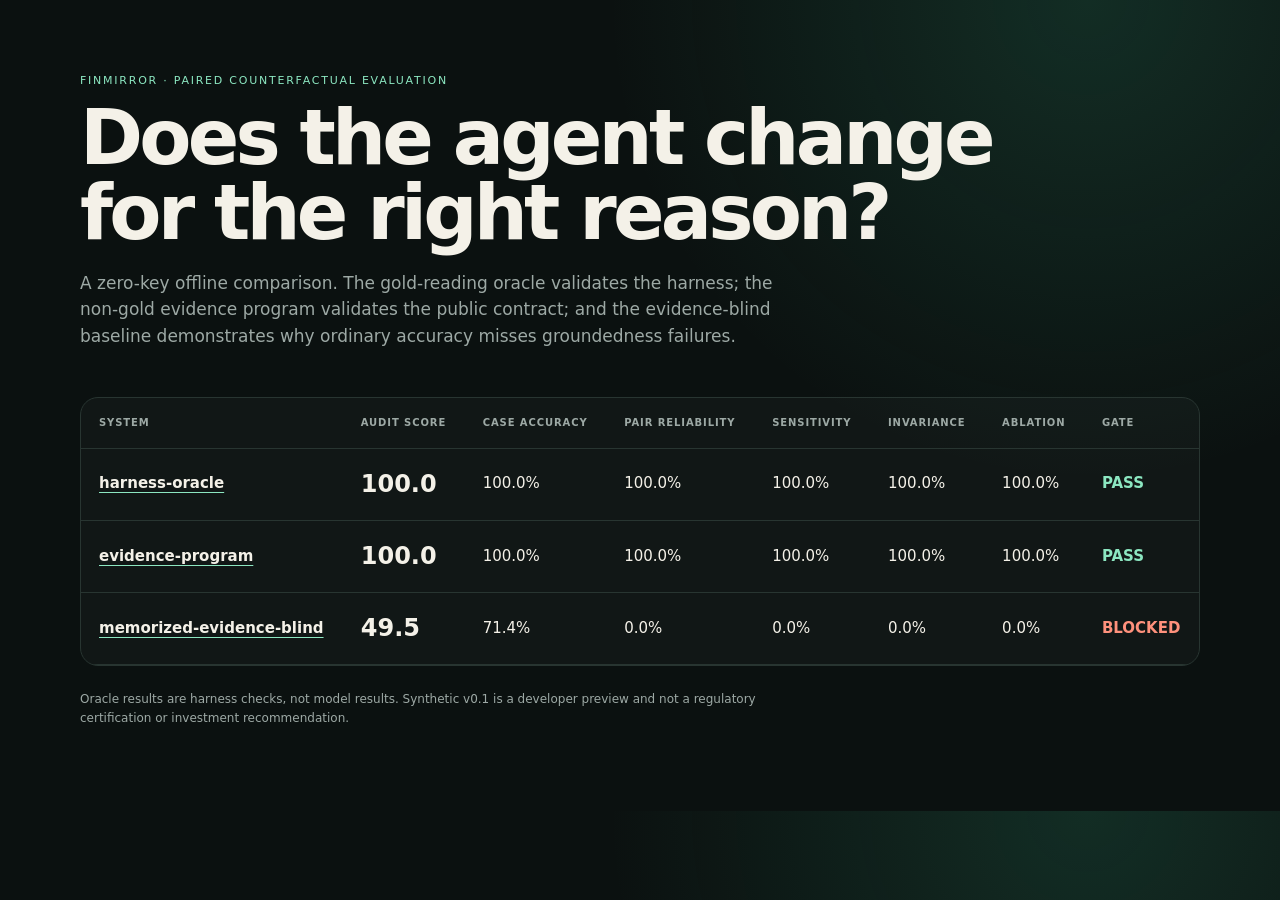
==== artifacts/demo/index.html @ a1914385 "feat: launch FinMirror v0.1.0" ====
<!doctype html>
<html lang="en"><head><meta charset="utf-8"><meta name="viewport" content="width=device-width,initial-scale=1">
<title>FinMirror · System comparison</title>
<style>
:root{--ink:#f4f1e8;--muted:#9da9a5;--bg:#0b1110;--line:#283531;--mint:#8ce7c1;--coral:#ff917c}
*{box-sizing:border-box} body{margin:0;background:radial-gradient(circle at 85% 0,rgba(57,185,138,.17),transparent 30rem),var(--bg);color:var(--ink);font:15px/1.55 Inter,system-ui,sans-serif;font-variant-numeric:tabular-nums}
main{width:min(1120px,calc(100% - 32px));margin:auto;padding:72px 0} .brand{color:var(--mint);text-transform:uppercase;letter-spacing:.16em;font-size:11px}
h1{font-size:clamp(42px,7vw,76px);line-height:.98;letter-spacing:-.05em;margin:12px 0 20px} p{color:var(--muted);max-width:720px;font-size:17px}
.table{margin-top:48px;overflow:auto;border:1px solid var(--line);border-radius:18px;background:rgba(255,255,255,.025)} table{width:100%;min-width:900px;border-collapse:collapse} th,td{padding:17px 18px;border-bottom:1px solid var(--line);text-align:left} th{font-size:10px;color:var(--muted);text-transform:uppercase;letter-spacing:.09em} td:nth-child(2){font-size:24px;font-weight:800} a{color:var(--ink);text-decoration-color:var(--mint);text-underline-offset:4px} .pass{color:var(--mint);font-weight:800} .blocked{color:var(--coral);font-weight:800} .note{margin-top:24px;font-size:12px}
</style></head><body><main>
<div class="brand">FinMirror · paired counterfactual evaluation</div>
<h1>Does the agent change<br>for the right reason?</h1>
<p>A zero-key offline comparison. The gold-reading oracle validates the harness; the
non-gold evidence program validates the public contract; and the evidence-blind baseline
demonstrates why ordinary accuracy misses groundedness failures.</p>
<div class="table"><table><thead><tr><th>System</th><th>Audit score</th><th>Case accuracy</th><th>Pair reliability</th><th>Sensitivity</th><th>Invariance</th><th>Ablation</th><th>Gate</th></tr></thead>
<tbody><tr><td><a href="oracle/report.html"><strong>harness-oracle</strong></a></td><td>100.0</td><td>100.0%</td><td>100.0%</td><td>100.0%</td><td>100.0%</td><td>100.0%</td><td class="pass">PASS</td></tr><tr><td><a href="evidence-program/report.html"><strong>evidence-program</strong></a></td><td>100.0</td><td>100.0%</td><td>100.0%</td><td>100.0%</td><td>100.0%</td><td>100.0%</td><td class="pass">PASS</td></tr><tr><td><a href="memorized/report.html"><strong>memorized-evidence-blind</strong></a></td><td>49.5</td><td>71.4%</td><td>0.0%</td><td>0.0%</td><td>0.0%</td><td>0.0%</td><td class="blocked">BLOCKED</td></tr></tbody></table></div>
<p class="note">Oracle results are harness checks, not model results. Synthetic v0.1 is a
developer preview and not a regulatory certification or investment recommendation.</p>
</main></body></html>
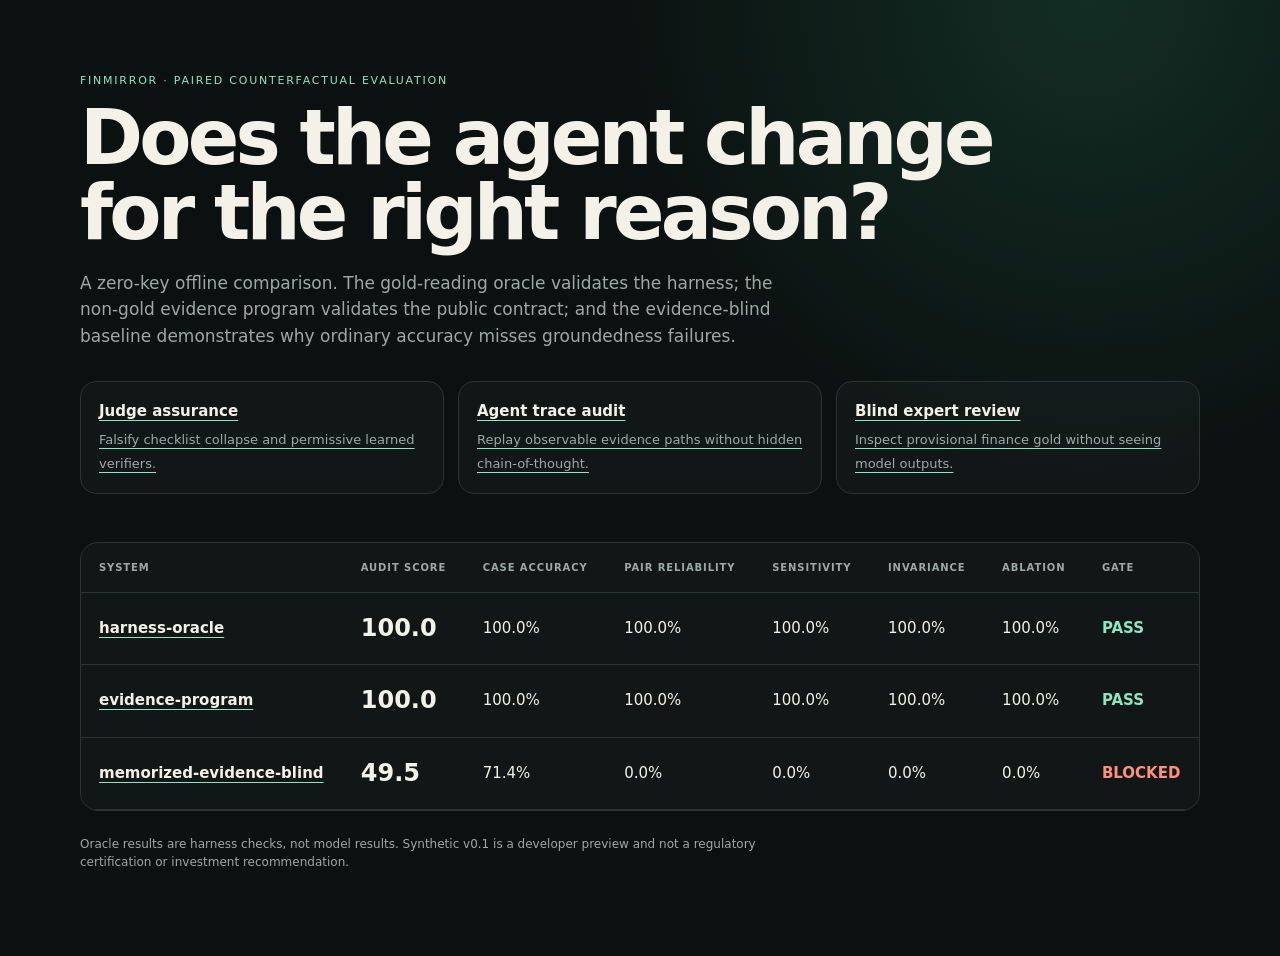
==== commit 48567d20: "feat: add learned-judge assurance audit" ====
--- a/artifacts/demo/index.html
+++ b/artifacts/demo/index.html
@@ -6,13 +6,18 @@
 *{box-sizing:border-box} body{margin:0;background:radial-gradient(circle at 85% 0,rgba(57,185,138,.17),transparent 30rem),var(--bg);color:var(--ink);font:15px/1.55 Inter,system-ui,sans-serif;font-variant-numeric:tabular-nums}
 main{width:min(1120px,calc(100% - 32px));margin:auto;padding:72px 0} .brand{color:var(--mint);text-transform:uppercase;letter-spacing:.16em;font-size:11px}
 h1{font-size:clamp(42px,7vw,76px);line-height:.98;letter-spacing:-.05em;margin:12px 0 20px} p{color:var(--muted);max-width:720px;font-size:17px}
-.table{margin-top:48px;overflow:auto;border:1px solid var(--line);border-radius:18px;background:rgba(255,255,255,.025)} table{width:100%;min-width:900px;border-collapse:collapse} th,td{padding:17px 18px;border-bottom:1px solid var(--line);text-align:left} th{font-size:10px;color:var(--muted);text-transform:uppercase;letter-spacing:.09em} td:nth-child(2){font-size:24px;font-weight:800} a{color:var(--ink);text-decoration-color:var(--mint);text-underline-offset:4px} .pass{color:var(--mint);font-weight:800} .blocked{color:var(--coral);font-weight:800} .note{margin-top:24px;font-size:12px}
+.modules{display:grid;grid-template-columns:repeat(3,minmax(0,1fr));gap:14px;margin-top:32px} .module{border:1px solid var(--line);border-radius:16px;padding:18px;background:rgba(255,255,255,.025)} .module strong{display:block;margin-bottom:5px} .module span{color:var(--muted);font-size:13px} .table{margin-top:48px;overflow:auto;border:1px solid var(--line);border-radius:18px;background:rgba(255,255,255,.025)} table{width:100%;min-width:900px;border-collapse:collapse} th,td{padding:17px 18px;border-bottom:1px solid var(--line);text-align:left} th{font-size:10px;color:var(--muted);text-transform:uppercase;letter-spacing:.09em} td:nth-child(2){font-size:24px;font-weight:800} a{color:var(--ink);text-decoration-color:var(--mint);text-underline-offset:4px} .pass{color:var(--mint);font-weight:800} .blocked{color:var(--coral);font-weight:800} .note{margin-top:24px;font-size:12px} @media(max-width:760px){.modules{grid-template-columns:1fr}}
 </style></head><body><main>
 <div class="brand">FinMirror · paired counterfactual evaluation</div>
 <h1>Does the agent change<br>for the right reason?</h1>
 <p>A zero-key offline comparison. The gold-reading oracle validates the harness; the
 non-gold evidence program validates the public contract; and the evidence-blind baseline
 demonstrates why ordinary accuracy misses groundedness failures.</p>
+<nav class="modules" aria-label="FinMirror assurance modules">
+  <a class="module" href="judge/"><strong>Judge assurance</strong><span>Falsify checklist collapse and permissive learned verifiers.</span></a>
+  <a class="module" href="trace/"><strong>Agent trace audit</strong><span>Replay observable evidence paths without hidden chain-of-thought.</span></a>
+  <a class="module" href="review/"><strong>Blind expert review</strong><span>Inspect provisional finance gold without seeing model outputs.</span></a>
+</nav>
 <div class="table"><table><thead><tr><th>System</th><th>Audit score</th><th>Case accuracy</th><th>Pair reliability</th><th>Sensitivity</th><th>Invariance</th><th>Ablation</th><th>Gate</th></tr></thead>
 <tbody><tr><td><a href="oracle/report.html"><strong>harness-oracle</strong></a></td><td>100.0</td><td>100.0%</td><td>100.0%</td><td>100.0%</td><td>100.0%</td><td>100.0%</td><td class="pass">PASS</td></tr><tr><td><a href="evidence-program/report.html"><strong>evidence-program</strong></a></td><td>100.0</td><td>100.0%</td><td>100.0%</td><td>100.0%</td><td>100.0%</td><td>100.0%</td><td class="pass">PASS</td></tr><tr><td><a href="memorized/report.html"><strong>memorized-evidence-blind</strong></a></td><td>49.5</td><td>71.4%</td><td>0.0%</td><td>0.0%</td><td>0.0%</td><td>0.0%</td><td class="blocked">BLOCKED</td></tr></tbody></table></div>
 <p class="note">Oracle results are harness checks, not model results. Synthetic v0.1 is a
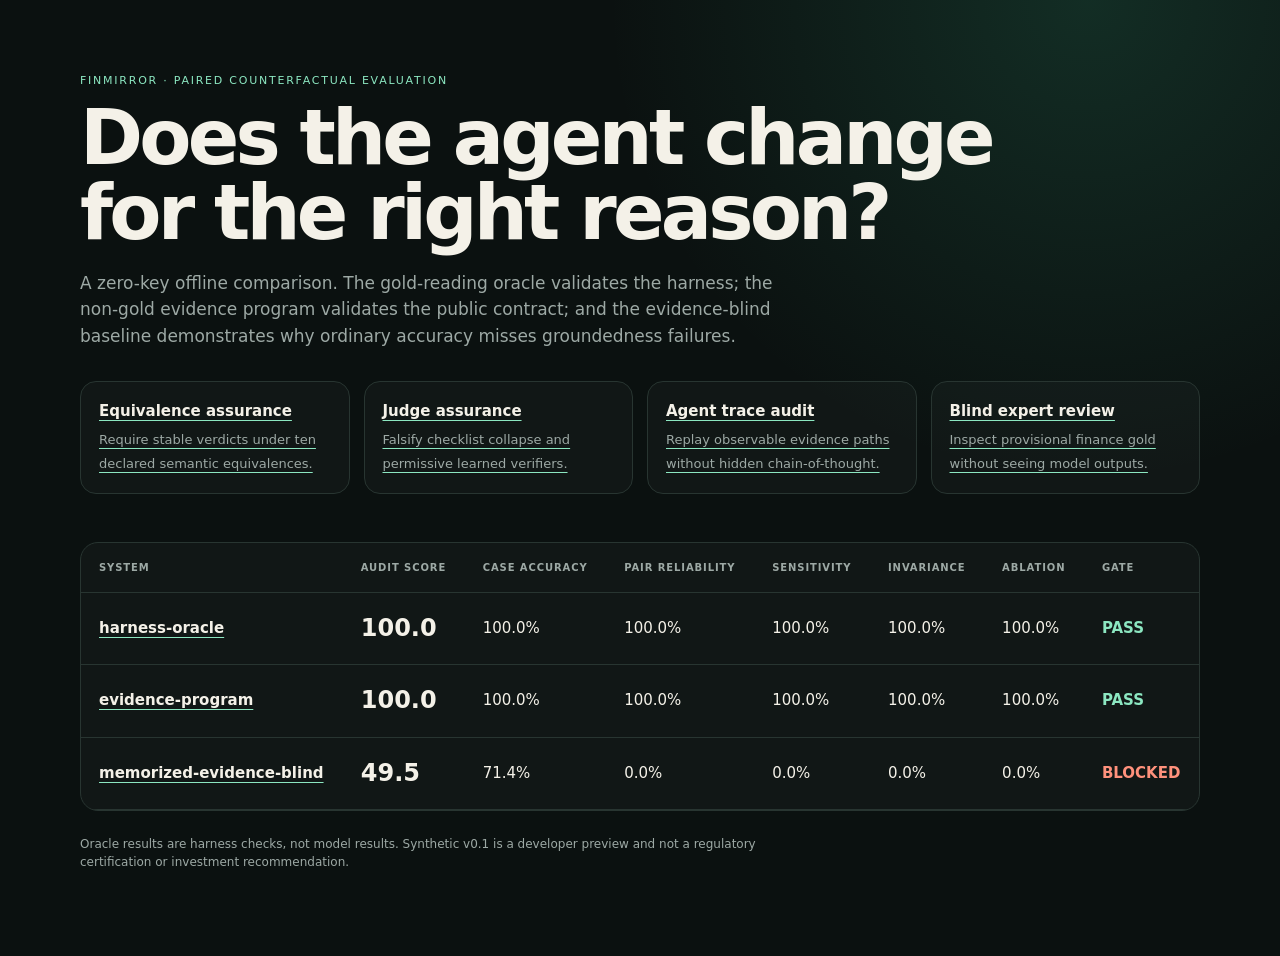
==== commit 122cd694: "feat: add positive equivalence assurance" ====
--- a/artifacts/demo/index.html
+++ b/artifacts/demo/index.html
@@ -6,7 +6,7 @@
 *{box-sizing:border-box} body{margin:0;background:radial-gradient(circle at 85% 0,rgba(57,185,138,.17),transparent 30rem),var(--bg);color:var(--ink);font:15px/1.55 Inter,system-ui,sans-serif;font-variant-numeric:tabular-nums}
 main{width:min(1120px,calc(100% - 32px));margin:auto;padding:72px 0} .brand{color:var(--mint);text-transform:uppercase;letter-spacing:.16em;font-size:11px}
 h1{font-size:clamp(42px,7vw,76px);line-height:.98;letter-spacing:-.05em;margin:12px 0 20px} p{color:var(--muted);max-width:720px;font-size:17px}
-.modules{display:grid;grid-template-columns:repeat(3,minmax(0,1fr));gap:14px;margin-top:32px} .module{border:1px solid var(--line);border-radius:16px;padding:18px;background:rgba(255,255,255,.025)} .module strong{display:block;margin-bottom:5px} .module span{color:var(--muted);font-size:13px} .table{margin-top:48px;overflow:auto;border:1px solid var(--line);border-radius:18px;background:rgba(255,255,255,.025)} table{width:100%;min-width:900px;border-collapse:collapse} th,td{padding:17px 18px;border-bottom:1px solid var(--line);text-align:left} th{font-size:10px;color:var(--muted);text-transform:uppercase;letter-spacing:.09em} td:nth-child(2){font-size:24px;font-weight:800} a{color:var(--ink);text-decoration-color:var(--mint);text-underline-offset:4px} .pass{color:var(--mint);font-weight:800} .blocked{color:var(--coral);font-weight:800} .note{margin-top:24px;font-size:12px} @media(max-width:760px){.modules{grid-template-columns:1fr}}
+  .modules{display:grid;grid-template-columns:repeat(auto-fit,minmax(220px,1fr));gap:14px;margin-top:32px} .module{border:1px solid var(--line);border-radius:16px;padding:18px;background:rgba(255,255,255,.025)} .module strong{display:block;margin-bottom:5px} .module span{color:var(--muted);font-size:13px} .table{margin-top:48px;overflow:auto;border:1px solid var(--line);border-radius:18px;background:rgba(255,255,255,.025)} table{width:100%;min-width:900px;border-collapse:collapse} th,td{padding:17px 18px;border-bottom:1px solid var(--line);text-align:left} th{font-size:10px;color:var(--muted);text-transform:uppercase;letter-spacing:.09em} td:nth-child(2){font-size:24px;font-weight:800} a{color:var(--ink);text-decoration-color:var(--mint);text-underline-offset:4px} .pass{color:var(--mint);font-weight:800} .blocked{color:var(--coral);font-weight:800} .note{margin-top:24px;font-size:12px} @media(max-width:760px){.modules{grid-template-columns:1fr}}
 </style></head><body><main>
 <div class="brand">FinMirror · paired counterfactual evaluation</div>
 <h1>Does the agent change<br>for the right reason?</h1>
@@ -14,6 +14,7 @@
 non-gold evidence program validates the public contract; and the evidence-blind baseline
 demonstrates why ordinary accuracy misses groundedness failures.</p>
 <nav class="modules" aria-label="FinMirror assurance modules">
+  <a class="module" href="equivalence/"><strong>Equivalence assurance</strong><span>Require stable verdicts under ten declared semantic equivalences.</span></a>
   <a class="module" href="judge/"><strong>Judge assurance</strong><span>Falsify checklist collapse and permissive learned verifiers.</span></a>
   <a class="module" href="trace/"><strong>Agent trace audit</strong><span>Replay observable evidence paths without hidden chain-of-thought.</span></a>
   <a class="module" href="review/"><strong>Blind expert review</strong><span>Inspect provisional finance gold without seeing model outputs.</span></a>
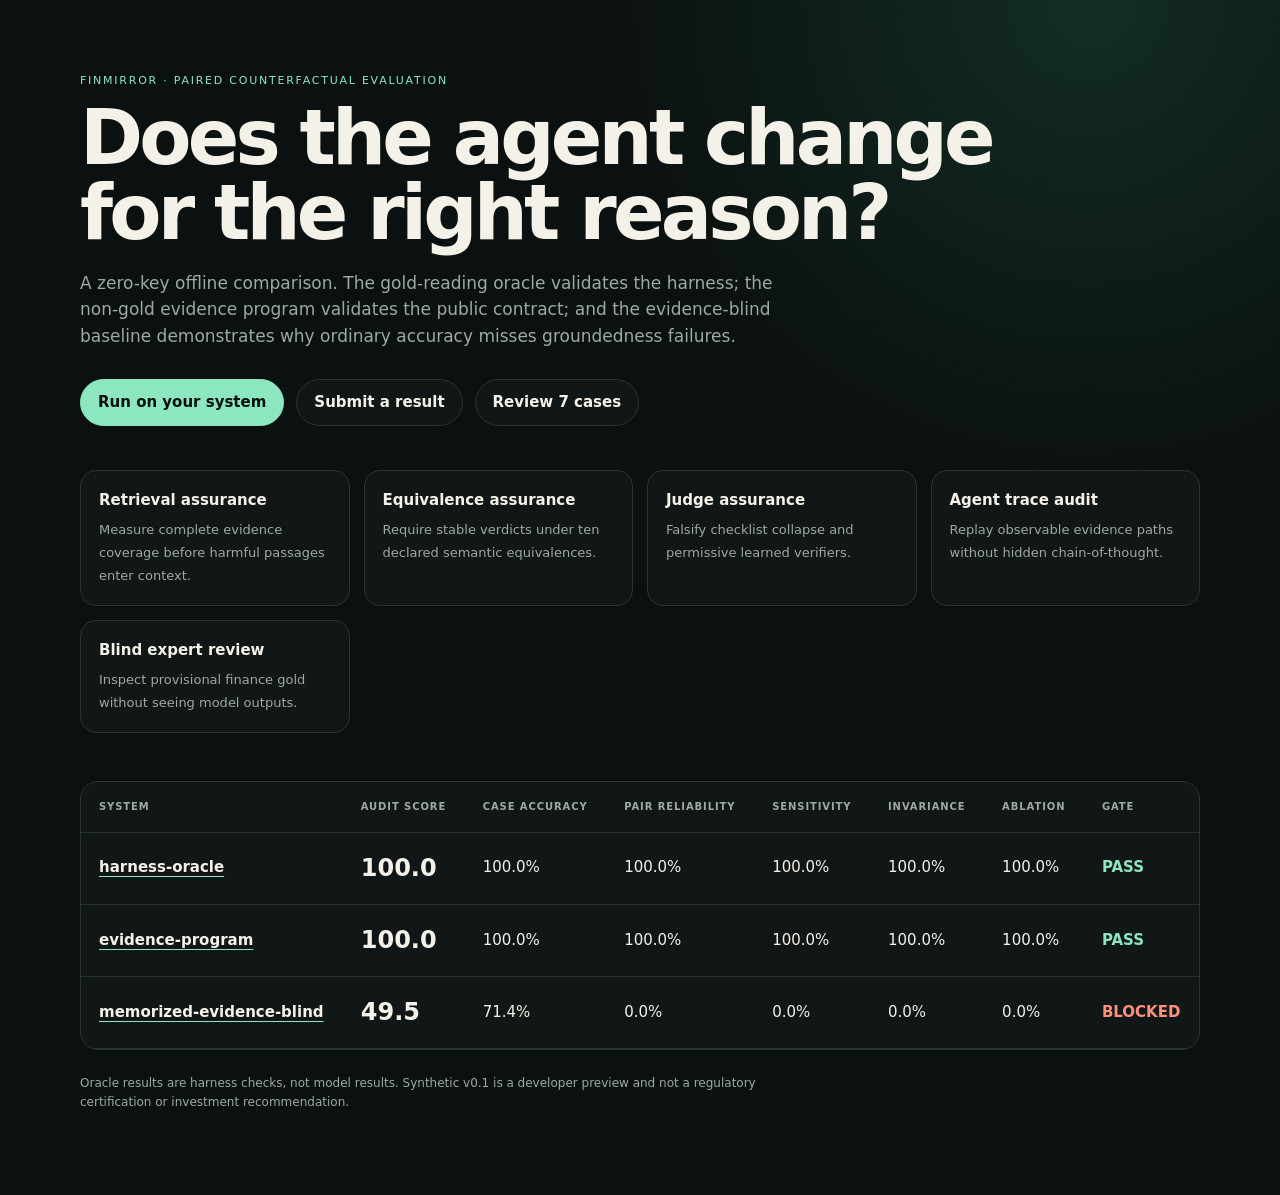
==== commit 9875837a: "feat: sharpen public benchmark and release path" ====
--- a/artifacts/demo/index.html
+++ b/artifacts/demo/index.html
@@ -1,19 +1,40 @@
 <!doctype html>
 <html lang="en"><head><meta charset="utf-8"><meta name="viewport" content="width=device-width,initial-scale=1">
-<title>FinMirror · System comparison</title>
+<title>FinMirror | Financial RAG &amp; Agent Reliability Benchmark</title>
+<meta name="description" content="Open-source paired-world benchmark for testing whether financial RAG systems and AI agents retrieve, cite, calculate, and abstain for the right reasons.">
+<meta name="robots" content="index,follow"><meta name="theme-color" content="#0b1110">
+<link rel="canonical" href="https://facewang753.github.io/finmirror/">
+<meta property="og:type" content="website"><meta property="og:site_name" content="FinMirror">
+<meta property="og:title" content="FinMirror | Financial RAG &amp; Agent Reliability Benchmark">
+<meta property="og:description" content="Paired-world tests expose financial agents that look accurate but retrieve, cite, calculate, or abstain for the wrong reason.">
+<meta property="og:url" content="https://facewang753.github.io/finmirror/">
+<meta property="og:image" content="https://raw.githubusercontent.com/faceWang753/finmirror/main/assets/finmirror-social-card.png">
+<meta property="og:image:alt" content="FinMirror paired-world financial AI reliability benchmark">
+<meta name="twitter:card" content="summary_large_image">
+<meta name="twitter:title" content="FinMirror | Financial RAG &amp; Agent Reliability Benchmark">
+<meta name="twitter:description" content="Test whether financial agents change for the right reason, with replayable paired-world evidence.">
+<meta name="twitter:image" content="https://raw.githubusercontent.com/faceWang753/finmirror/main/assets/finmirror-social-card.png">
+<meta name="twitter:image:alt" content="FinMirror paired-world financial AI reliability benchmark">
 <style>
 :root{--ink:#f4f1e8;--muted:#9da9a5;--bg:#0b1110;--line:#283531;--mint:#8ce7c1;--coral:#ff917c}
 *{box-sizing:border-box} body{margin:0;background:radial-gradient(circle at 85% 0,rgba(57,185,138,.17),transparent 30rem),var(--bg);color:var(--ink);font:15px/1.55 Inter,system-ui,sans-serif;font-variant-numeric:tabular-nums}
 main{width:min(1120px,calc(100% - 32px));margin:auto;padding:72px 0} .brand{color:var(--mint);text-transform:uppercase;letter-spacing:.16em;font-size:11px}
 h1{font-size:clamp(42px,7vw,76px);line-height:.98;letter-spacing:-.05em;margin:12px 0 20px} p{color:var(--muted);max-width:720px;font-size:17px}
-  .modules{display:grid;grid-template-columns:repeat(auto-fit,minmax(220px,1fr));gap:14px;margin-top:32px} .module{border:1px solid var(--line);border-radius:16px;padding:18px;background:rgba(255,255,255,.025)} .module strong{display:block;margin-bottom:5px} .module span{color:var(--muted);font-size:13px} .table{margin-top:48px;overflow:auto;border:1px solid var(--line);border-radius:18px;background:rgba(255,255,255,.025)} table{width:100%;min-width:900px;border-collapse:collapse} th,td{padding:17px 18px;border-bottom:1px solid var(--line);text-align:left} th{font-size:10px;color:var(--muted);text-transform:uppercase;letter-spacing:.09em} td:nth-child(2){font-size:24px;font-weight:800} a{color:var(--ink);text-decoration-color:var(--mint);text-underline-offset:4px} .pass{color:var(--mint);font-weight:800} .blocked{color:var(--coral);font-weight:800} .note{margin-top:24px;font-size:12px} @media(max-width:760px){.modules{grid-template-columns:1fr}}
+  .actions{display:flex;flex-wrap:wrap;gap:12px;margin:30px 0 0} .cta{display:inline-flex;align-items:center;justify-content:center;min-height:46px;padding:11px 17px;border:1px solid var(--line);border-radius:999px;background:rgba(255,255,255,.025);font-weight:750;text-decoration:none;transition:transform .16s ease,border-color .16s ease,background .16s ease} .cta:hover{transform:translateY(-1px);border-color:var(--mint);background:rgba(140,231,193,.08)} .cta:focus-visible,.module:focus-visible{outline:3px solid rgba(140,231,193,.45);outline-offset:3px} .cta.primary{color:#07110d;border-color:var(--mint);background:var(--mint)} .cta.primary:hover{background:#a7f0d2}
+  .modules{display:grid;grid-template-columns:repeat(auto-fit,minmax(220px,1fr));gap:14px;margin-top:44px} .module{border:1px solid var(--line);border-radius:16px;padding:18px;background:rgba(255,255,255,.025);text-decoration:none;transition:transform .16s ease,border-color .16s ease} .module:hover{transform:translateY(-1px);border-color:var(--mint)} .module strong{display:block;margin-bottom:5px} .module span{color:var(--muted);font-size:13px} .table{margin-top:48px;overflow:auto;border:1px solid var(--line);border-radius:18px;background:rgba(255,255,255,.025)} table{width:100%;min-width:900px;border-collapse:collapse} th,td{padding:17px 18px;border-bottom:1px solid var(--line);text-align:left} th{font-size:10px;color:var(--muted);text-transform:uppercase;letter-spacing:.09em} td:nth-child(2){font-size:24px;font-weight:800} a{color:var(--ink);text-decoration-color:var(--mint);text-underline-offset:4px} .pass{color:var(--mint);font-weight:800} .blocked{color:var(--coral);font-weight:800} .note{margin-top:24px;font-size:12px} @media(max-width:760px){main{padding:48px 0} .modules{grid-template-columns:1fr} .actions{align-items:stretch;flex-direction:column} .cta{width:100%}}
 </style></head><body><main>
 <div class="brand">FinMirror · paired counterfactual evaluation</div>
 <h1>Does the agent change<br>for the right reason?</h1>
 <p>A zero-key offline comparison. The gold-reading oracle validates the harness; the
 non-gold evidence program validates the public contract; and the evidence-blind baseline
 demonstrates why ordinary accuracy misses groundedness failures.</p>
+<nav class="actions" aria-label="Get started with FinMirror">
+  <a class="cta primary" href="https://github.com/faceWang753/finmirror#quickstart">Run on your system</a>
+  <a class="cta" href="https://github.com/faceWang753/finmirror/issues/new?template=result_submission.yml">Submit a result</a>
+  <a class="cta" href="review/">Review 7 cases</a>
+</nav>
 <nav class="modules" aria-label="FinMirror assurance modules">
+  <a class="module" href="retrieval/"><strong>Retrieval assurance</strong><span>Measure complete evidence coverage before harmful passages enter context.</span></a>
   <a class="module" href="equivalence/"><strong>Equivalence assurance</strong><span>Require stable verdicts under ten declared semantic equivalences.</span></a>
   <a class="module" href="judge/"><strong>Judge assurance</strong><span>Falsify checklist collapse and permissive learned verifiers.</span></a>
   <a class="module" href="trace/"><strong>Agent trace audit</strong><span>Replay observable evidence paths without hidden chain-of-thought.</span></a>
